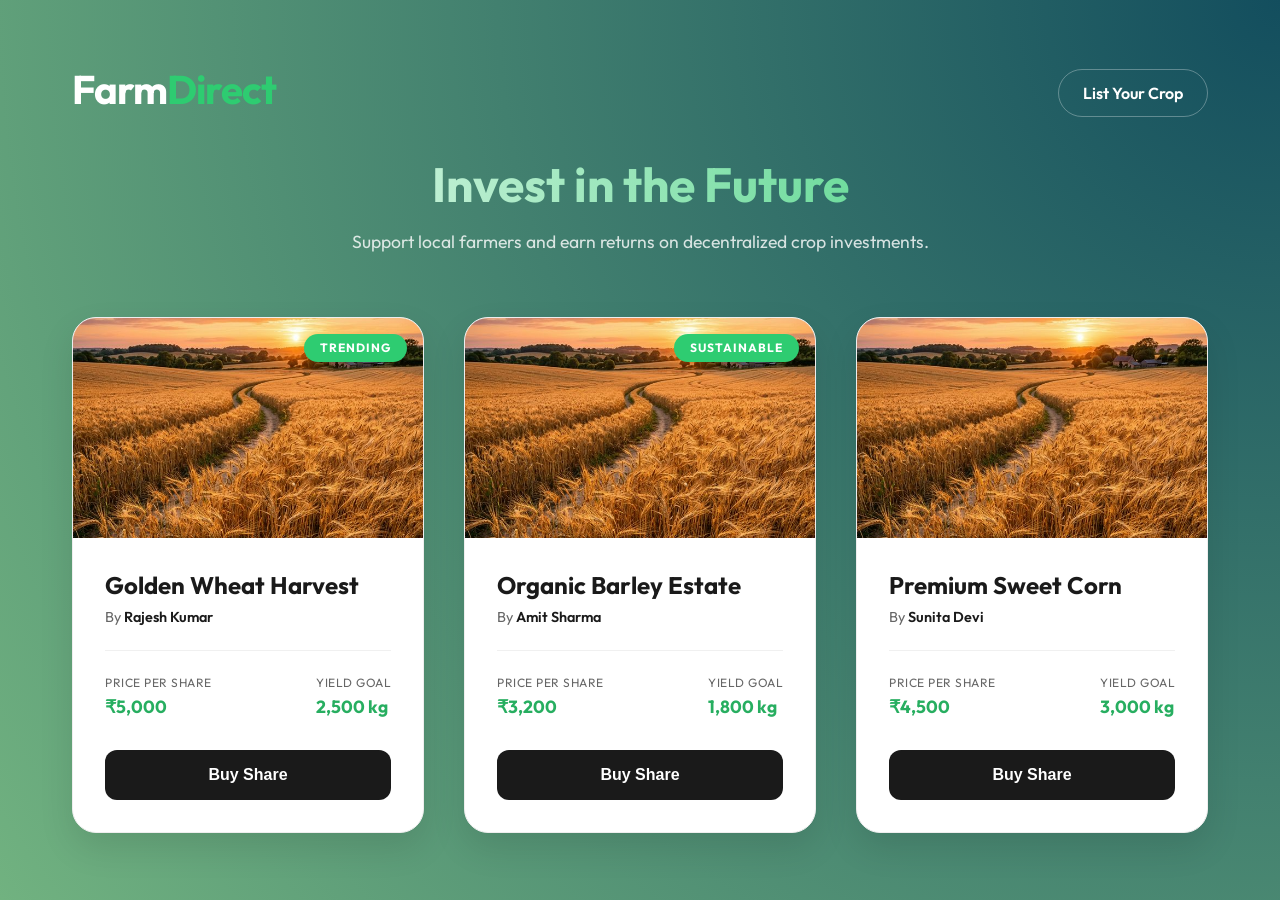
==== investor.html @ d7122bc5 "feat: implement investor project card grid and page" ====
<!DOCTYPE html>
<html lang="en">
<head>
    <meta charset="UTF-8">
    <meta name="viewport" content="width=device-width, initial-scale=1.0">
    <title>Invest in Farming | FarmDirect</title>
    <meta name="description" content="Browse and invest in premium farming projects. Decentralized Agricultural Investment Platform.">
    <link rel="stylesheet" href="style.css">
    <link rel="preconnect" href="https://fonts.googleapis.com">
    <link rel="preconnect" href="https://fonts.gstatic.com" crossorigin>
    <link href="https://fonts.googleapis.com/css2?family=Outfit:wght@300;400;600;700&display=swap" rel="stylesheet">
</head>
<body class="investor-page">
    <div class="container wide">
        <header>
            <nav class="simple-nav">
                <div class="logo">Farm<span>Direct</span></div>
                <a href="index.html" class="nav-link">List Your Crop</a>
            </nav>
            <h1>Invest in the Future</h1>
            <p>Support local farmers and earn returns on decentralized crop investments.</p>
        </header>

        <main>
            <section class="project-grid">
                <!-- Project Card 1 -->
                <article class="project-card">
                    <div class="card-image">
                        <img src="crop_wheat_field.png" alt="Golden Wheat Project">
                        <div class="badge">Trending</div>
                    </div>
                    <div class="card-content">
                        <h3 class="crop-name">Golden Wheat Harvest</h3>
                        <p class="farmer-name">By <span>Rajesh Kumar</span></p>
                        <div class="card-stats">
                            <div class="stat">
                                <span class="label">Price per Share</span>
                                <span class="value">₹5,000</span>
                            </div>
                            <div class="stat">
                                <span class="label">Yield Goal</span>
                                <span class="value">2,500 kg</span>
                            </div>
                        </div>
                        <button class="buy-btn">Buy Share</button>
                    </div>
                </article>

                <!-- Project Card 2 (Duplicate for demo) -->
                <article class="project-card">
                    <div class="card-image">
                        <img src="crop_wheat_field.png" alt="Organic Barley Project">
                        <div class="badge">Sustainable</div>
                    </div>
                    <div class="card-content">
                        <h3 class="crop-name">Organic Barley Estate</h3>
                        <p class="farmer-name">By <span>Amit Sharma</span></p>
                        <div class="card-stats">
                            <div class="stat">
                                <span class="label">Price per Share</span>
                                <span class="value">₹3,200</span>
                            </div>
                            <div class="stat">
                                <span class="label">Yield Goal</span>
                                <span class="value">1,800 kg</span>
                            </div>
                        </div>
                        <button class="buy-btn">Buy Share</button>
                    </div>
                </article>

                <!-- Project Card 3 (Duplicate for demo) -->
                <article class="project-card">
                    <div class="card-image">
                        <img src="crop_wheat_field.png" alt="Premium Corn Project">
                    </div>
                    <div class="card-content">
                        <h3 class="crop-name">Premium Sweet Corn</h3>
                        <p class="farmer-name">By <span>Sunita Devi</span></p>
                        <div class="card-stats">
                            <div class="stat">
                                <span class="label">Price per Share</span>
                                <span class="value">₹4,500</span>
                            </div>
                            <div class="stat">
                                <span class="label">Yield Goal</span>
                                <span class="value">3,000 kg</span>
                            </div>
                        </div>
                        <button class="buy-btn">Buy Share</button>
                    </div>
                </article>
            </section>
        </main>
    </div>

    <script>
        document.querySelectorAll('.buy-btn').forEach(btn => {
            btn.addEventListener('click', () => {
                const crop = btn.closest('.project-card').querySelector('.crop-name').innerText;
                alert(`Proceeding to investment for: ${crop}\nSecure transaction initialized...`);
            });
        });
    </script>
</body>
</html>
---- style.css ----
:root {
    --primary: #2ecc71;
    --primary-dark: #27ae60;
    --accent: #f1c40f;
    --dark: #1a1a1a;
    --light: #f4f7f6;
    --glass: rgba(255, 255, 255, 0.1);
    --glass-border: rgba(255, 255, 255, 0.2);
    --card-bg: #ffffff;
    --text-main: #333;
    --text-muted: #666;
    --transition: all 0.3s cubic-bezier(0.4, 0, 0.2, 1);
}

* {
    margin: 0;
    padding: 0;
    box-sizing: border-box;
}

body {
    font-family: 'Outfit', sans-serif;
    background: linear-gradient(135deg, #1e3c72 0%, #2a5298 100%);
    background: radial-gradient(circle at top right, #2c3e50, #000000);
    color: var(--text-main);
    min-height: 100vh;
    display: flex;
    justify-content: center;
    align-items: center;
    padding: 2rem;
    overflow-x: hidden;
}

.container {
    width: 100%;
    max-width: 800px;
    z-index: 10;
}

header {
    text-align: center;
    margin-bottom: 3rem;
    color: white;
    animation: fadeInDown 1s ease-out;
}

.logo {
    font-size: 2.5rem;
    font-weight: 700;
    letter-spacing: -1px;
    margin-bottom: 0.5rem;
}

.logo span {
    color: var(--primary);
}

header h1 {
    font-size: 3rem;
    margin-bottom: 1rem;
    background: linear-gradient(to right, #fff, var(--primary));
    -webkit-background-clip: text;
    background-clip: text;
    -webkit-text-fill-color: transparent;
}

header p {
    font-size: 1.1rem;
    opacity: 0.8;
}

.glass-card {
    background: rgba(255, 255, 255, 0.95);
    backdrop-filter: blur(10px);
    border-radius: 24px;
    padding: 3rem;
    box-shadow: 0 25px 50px -12px rgba(0, 0, 0, 0.5);
    border: 1px solid var(--glass-border);
    animation: fadeInUp 0.8s ease-out;
}

.form-grid {
    display: grid;
    grid-template-columns: 1fr 1fr;
    gap: 1.5rem;
}

.input-group {
    display: flex;
    flex-direction: column;
    gap: 0.5rem;
}

.input-group.full-width {
    grid-column: span 2;
}

label {
    font-weight: 600;
    font-size: 0.9rem;
    color: var(--text-muted);
    transition: var(--transition);
}

input {
    padding: 1rem;
    border-radius: 12px;
    border: 2px solid #eee;
    background: #fdfdfd;
    font-family: inherit;
    font-size: 1rem;
    transition: var(--transition);
}

input:focus {
    outline: none;
    border-color: var(--primary);
    box-shadow: 0 0 0 4px rgba(46, 204, 113, 0.1);
    background: white;
}

input::placeholder {
    color: #ccc;
}

.form-footer {
    margin-top: 2.5rem;
    text-align: center;
}

.primary-btn {
    background: linear-gradient(135deg, var(--primary) 0%, var(--primary-dark) 100%);
    color: white;
    border: none;
    padding: 1.2rem 3rem;
    font-size: 1.1rem;
    font-weight: 700;
    border-radius: 50px;
    cursor: pointer;
    transition: var(--transition);
    box-shadow: 0 10px 20px -5px rgba(46, 204, 113, 0.4);
    width: 100%;
    max-width: 300px;
}

.primary-btn:hover {
    transform: translateY(-3px);
    box-shadow: 0 15px 30px -5px rgba(46, 204, 113, 0.6);
}

.primary-btn:active {
    transform: translateY(-1px);
}

.disclaimer {
    margin-top: 1.5rem;
    font-size: 0.8rem;
    color: var(--text-muted);
}

@keyframes fadeInDown {
    from {
        opacity: 0;
        transform: translateY(-30px);
    }
    to {
        opacity: 1;
        transform: translateY(0);
    }
}

@keyframes fadeInUp {
    from {
        opacity: 0;
        transform: translateY(30px);
    }
    to {
        opacity: 1;
        transform: translateY(0);
    }
}

/* Investor Page Styles */
.investor-page {
    background: radial-gradient(circle at bottom left, #1a2a6c, #b21f1f, #fdbb2d);
    background: radial-gradient(circle at top right, #134e5e, #71b280);
    display: block;
    padding: 0;
}

.container.wide {
    max-width: 1200px;
    margin: 0 auto;
    padding: 4rem 2rem;
}

.simple-nav {
    display: flex;
    justify-content: space-between;
    align-items: center;
    margin-bottom: 2rem;
}

.nav-link {
    color: white;
    text-decoration: none;
    font-weight: 600;
    padding: 0.8rem 1.5rem;
    border-radius: 50px;
    border: 1px solid rgba(255, 255, 255, 0.3);
    transition: var(--transition);
}

.nav-link:hover {
    background: rgba(255, 255, 255, 0.1);
}

.project-grid {
    display: grid;
    grid-template-columns: repeat(auto-fill, minmax(320px, 1fr));
    gap: 2.5rem;
    margin-top: 4rem;
}

.project-card {
    background: white;
    border-radius: 24px;
    overflow: hidden;
    box-shadow: 0 15px 35px rgba(0, 0, 0, 0.1);
    transition: var(--transition);
    border: 1px solid #eee;
    animation: fadeInUp 0.8s ease-out;
}

.project-card:hover {
    transform: translateY(-10px);
    box-shadow: 0 25px 50px rgba(0, 0, 0, 0.15);
}

.card-image {
    position: relative;
    height: 220px;
    overflow: hidden;
}

.card-image img {
    width: 100%;
    height: 100%;
    object-fit: cover;
    transition: var(--transition);
}

.project-card:hover .card-image img {
    transform: scale(1.1);
}

.badge {
    position: absolute;
    top: 1rem;
    right: 1rem;
    background: var(--primary);
    color: white;
    padding: 0.4rem 1rem;
    border-radius: 50px;
    font-size: 0.75rem;
    font-weight: 700;
    text-transform: uppercase;
    letter-spacing: 1px;
}

.card-content {
    padding: 2rem;
}

.crop-name {
    font-size: 1.5rem;
    font-weight: 700;
    margin-bottom: 0.5rem;
    color: var(--dark);
}

.farmer-name {
    font-size: 0.9rem;
    color: var(--text-muted);
    margin-bottom: 1.5rem;
}

.farmer-name span {
    color: var(--dark);
    font-weight: 600;
}

.card-stats {
    display: flex;
    justify-content: space-between;
    margin-bottom: 2rem;
    padding-top: 1.5rem;
    border-top: 1px solid #f0f0f0;
}

.stat {
    display: flex;
    flex-direction: column;
    gap: 0.3rem;
}

.stat .label {
    font-size: 0.75rem;
    color: var(--text-muted);
    text-transform: uppercase;
    letter-spacing: 0.5px;
}

.stat .value {
    font-size: 1.1rem;
    font-weight: 700;
    color: var(--primary-dark);
}

.buy-btn {
    width: 100%;
    background: var(--dark);
    color: white;
    border: none;
    padding: 1rem;
    border-radius: 12px;
    font-size: 1rem;
    font-weight: 600;
    cursor: pointer;
    transition: var(--transition);
}

.buy-btn:hover {
    background: var(--primary);
    box-shadow: 0 8px 20px rgba(46, 204, 113, 0.3);
}

@media (max-width: 600px) {
    .container.wide {
        padding: 2rem 1rem;
    }
    .project-grid {
        grid-template-columns: 1fr;
    }
}
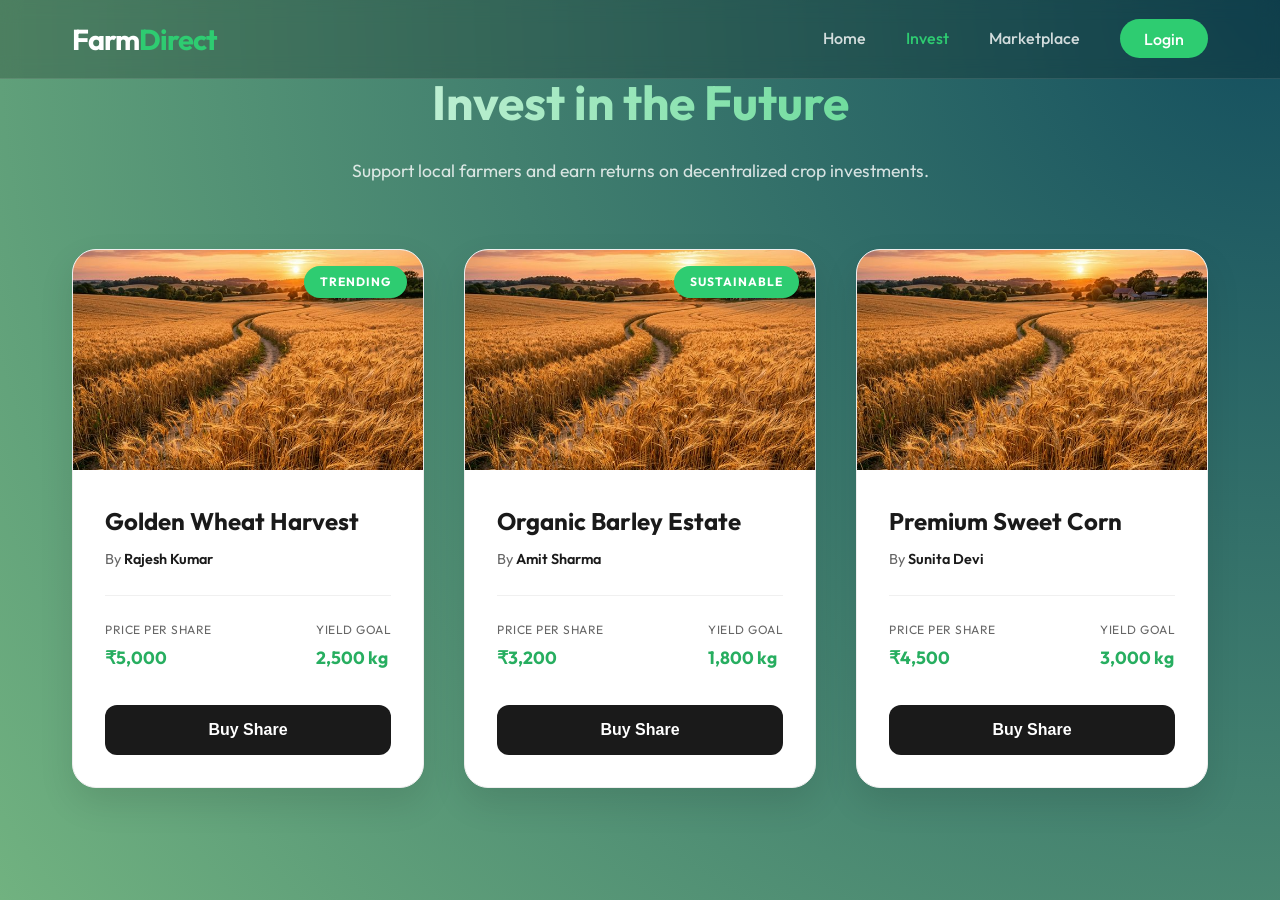
==== commit 72624fc8: "feat: implement project landing page and update file structure" ====
--- a/investor.html
+++ b/investor.html
@@ -11,12 +11,19 @@
     <link href="https://fonts.googleapis.com/css2?family=Outfit:wght@300;400;600;700&display=swap" rel="stylesheet">
 </head>
 <body class="investor-page">
+    <nav class="navbar">
+        <div class="nav-container">
+            <a href="index.html" class="logo">Farm<span>Direct</span></a>
+            <ul class="nav-menu">
+                <li><a href="index.html">Home</a></li>
+                <li><a href="investor.html" class="active">Invest</a></li>
+                <li><a href="#">Marketplace</a></li>
+                <li><a href="#" class="login-btn">Login</a></li>
+            </ul>
+        </div>
+    </nav>
     <div class="container wide">
         <header>
-            <nav class="simple-nav">
-                <div class="logo">Farm<span>Direct</span></div>
-                <a href="index.html" class="nav-link">List Your Crop</a>
-            </nav>
             <h1>Invest in the Future</h1>
             <p>Support local farmers and earn returns on decentralized crop investments.</p>
         </header>
--- a/style.css
+++ b/style.css
@@ -20,15 +20,28 @@
 
 body {
     font-family: 'Outfit', sans-serif;
-    background: linear-gradient(135deg, #1e3c72 0%, #2a5298 100%);
-    background: radial-gradient(circle at top right, #2c3e50, #000000);
+    background: #f4f7f6;
     color: var(--text-main);
     min-height: 100vh;
+    overflow-x: hidden;
+    line-height: 1.6;
+}
+
+.home-page, .investor-page {
+    display: block;
+    padding: 0;
+}
+
+.form-page {
     display: flex;
     justify-content: center;
     align-items: center;
     padding: 2rem;
-    overflow-x: hidden;
+    background: radial-gradient(circle at top right, #2c3e50, #000000);
+}
+
+.form-page .container {
+    padding-top: 80px; /* Offset for sticky navbar */
 }
 
 .container {
@@ -335,11 +348,261 @@
     box-shadow: 0 8px 20px rgba(46, 204, 113, 0.3);
 }
 
-@media (max-width: 600px) {
-    .container.wide {
-        padding: 2rem 1rem;
-    }
-    .project-grid {
-        grid-template-columns: 1fr;
-    }
-}
+
+/* Navbar */
+.navbar {
+    position: fixed;
+    top: 0;
+    left: 0;
+    width: 100%;
+    z-index: 1000;
+    background: rgba(0, 0, 0, 0.2);
+    backdrop-filter: blur(10px);
+    border-bottom: 1px solid rgba(255, 255, 255, 0.1);
+    padding: 1rem 0;
+    transition: var(--transition);
+}
+
+.nav-container {
+    max-width: 1200px;
+    margin: 0 auto;
+    padding: 0 2rem;
+    display: flex;
+    justify-content: space-between;
+    align-items: center;
+}
+
+.navbar .logo {
+    font-size: 1.8rem;
+    margin-bottom: 0;
+    text-decoration: none;
+    color: white;
+}
+
+.nav-menu {
+    display: flex;
+    list-style: none;
+    gap: 2.5rem;
+    align-items: center;
+}
+
+.nav-menu a {
+    color: white;
+    text-decoration: none;
+    font-weight: 500;
+    opacity: 0.8;
+    transition: var(--transition);
+}
+
+.nav-menu a:hover, .nav-menu a.active {
+    opacity: 1;
+    color: var(--primary);
+}
+
+.login-btn {
+    background: var(--primary);
+    color: white !important;
+    padding: 0.6rem 1.5rem;
+    border-radius: 50px;
+    opacity: 1 !important;
+}
+
+.login-btn:hover {
+    background: var(--primary-dark);
+    transform: translateY(-2px);
+}
+
+/* Hero Section */
+.hero {
+    position: relative;
+    height: 90vh;
+    min-height: 600px;
+    background: url('farmdirect_hero_bg_1776063882466.png') no-repeat center center/cover;
+    display: flex;
+    align-items: center;
+    justify-content: center;
+    text-align: center;
+    color: white;
+    padding-top: 80px;
+}
+
+.hero-overlay {
+    position: absolute;
+    top: 0;
+    left: 0;
+    width: 100%;
+    height: 100%;
+    background: linear-gradient(rgba(0,0,0,0.7), rgba(0,0,0,0.4), rgba(0,0,0,0.7));
+}
+
+.hero-content {
+    position: relative;
+    z-index: 1;
+    max-width: 900px;
+    padding: 0 2rem;
+}
+
+.hero h1 {
+    font-size: 4rem;
+    line-height: 1.1;
+    margin-bottom: 1.5rem;
+    font-weight: 700;
+}
+
+.hero h1 span {
+    color: var(--primary);
+}
+
+.hero p {
+    font-size: 1.4rem;
+    opacity: 0.9;
+    margin-bottom: 3rem;
+    max-width: 700px;
+    margin-left: auto;
+    margin-right: auto;
+}
+
+.hero-btns {
+    display: flex;
+    gap: 1.5rem;
+    justify-content: center;
+}
+
+.secondary-btn {
+    background: transparent;
+    color: white;
+    border: 2px solid white;
+    padding: 1.1rem 2.5rem;
+    font-size: 1.1rem;
+    font-weight: 700;
+    border-radius: 50px;
+    cursor: pointer;
+    text-decoration: none;
+    transition: var(--transition);
+}
+
+.secondary-btn:hover {
+    background: white;
+    color: var(--dark);
+}
+
+/* Features Section */
+.section-container {
+    max-width: 1200px;
+    margin: 0 auto;
+    padding: 8rem 2rem;
+}
+
+.section-title {
+    text-align: center;
+    font-size: 2.5rem;
+    margin-bottom: 4rem;
+    color: var(--dark);
+}
+
+.features-grid {
+    display: grid;
+    grid-template-columns: repeat(3, 1fr);
+    gap: 2.5rem;
+}
+
+.feature-card {
+    background: white;
+    padding: 3rem 2rem;
+    border-radius: 24px;
+    text-align: center;
+    transition: var(--transition);
+    border: 1px solid #eee;
+}
+
+.feature-card:hover {
+    transform: translateY(-10px);
+    box-shadow: 0 20px 40px rgba(0,0,0,0.05);
+    border-color: var(--primary);
+}
+
+.icon-box {
+    width: 80px;
+    height: 80px;
+    background: rgba(46, 204, 113, 0.1);
+    color: var(--primary);
+    font-size: 2.5rem;
+    display: flex;
+    align-items: center;
+    justify-content: center;
+    border-radius: 20px;
+    margin: 0 auto 2rem;
+    transition: var(--transition);
+}
+
+.feature-card:hover .icon-box {
+    background: var(--primary);
+    color: white;
+    transform: rotateY(180deg);
+}
+
+.feature-card h3 {
+    font-size: 1.5rem;
+    margin-bottom: 1rem;
+    color: var(--dark);
+}
+
+.feature-card p {
+    color: var(--text-muted);
+    font-size: 1rem;
+}
+
+/* About Summary */
+.about-summary {
+    background: #f9fbfa;
+}
+
+.about-content {
+    display: grid;
+    grid-template-columns: 1fr 1fr;
+    gap: 5rem;
+    align-items: center;
+}
+
+.about-text h2 {
+    font-size: 2.5rem;
+    margin-bottom: 2rem;
+    color: var(--dark);
+}
+
+.about-text p {
+    margin-bottom: 1.5rem;
+    color: var(--text-muted);
+    font-size: 1.1rem;
+}
+
+.about-image img {
+    width: 100%;
+    border-radius: 24px;
+    box-shadow: 0 20px 50px rgba(0,0,0,0.1);
+}
+
+/* Footer */
+.footer {
+    background: var(--dark);
+    color: white;
+    padding: 4rem 0;
+    text-align: center;
+}
+
+.footer .logo {
+    color: white;
+    margin-bottom: 1rem;
+}
+
+.footer p {
+    opacity: 0.6;
+    font-size: 0.9rem;
+}
+
+@media (max-width: 968px) {
+    .hero h1 { font-size: 3rem; }
+    .features-grid { grid-template-columns: 1fr; }
+    .about-content { grid-template-columns: 1fr; gap: 3rem; }
+    .nav-menu { display: none; } /* Mobile nav placeholder */
+}
